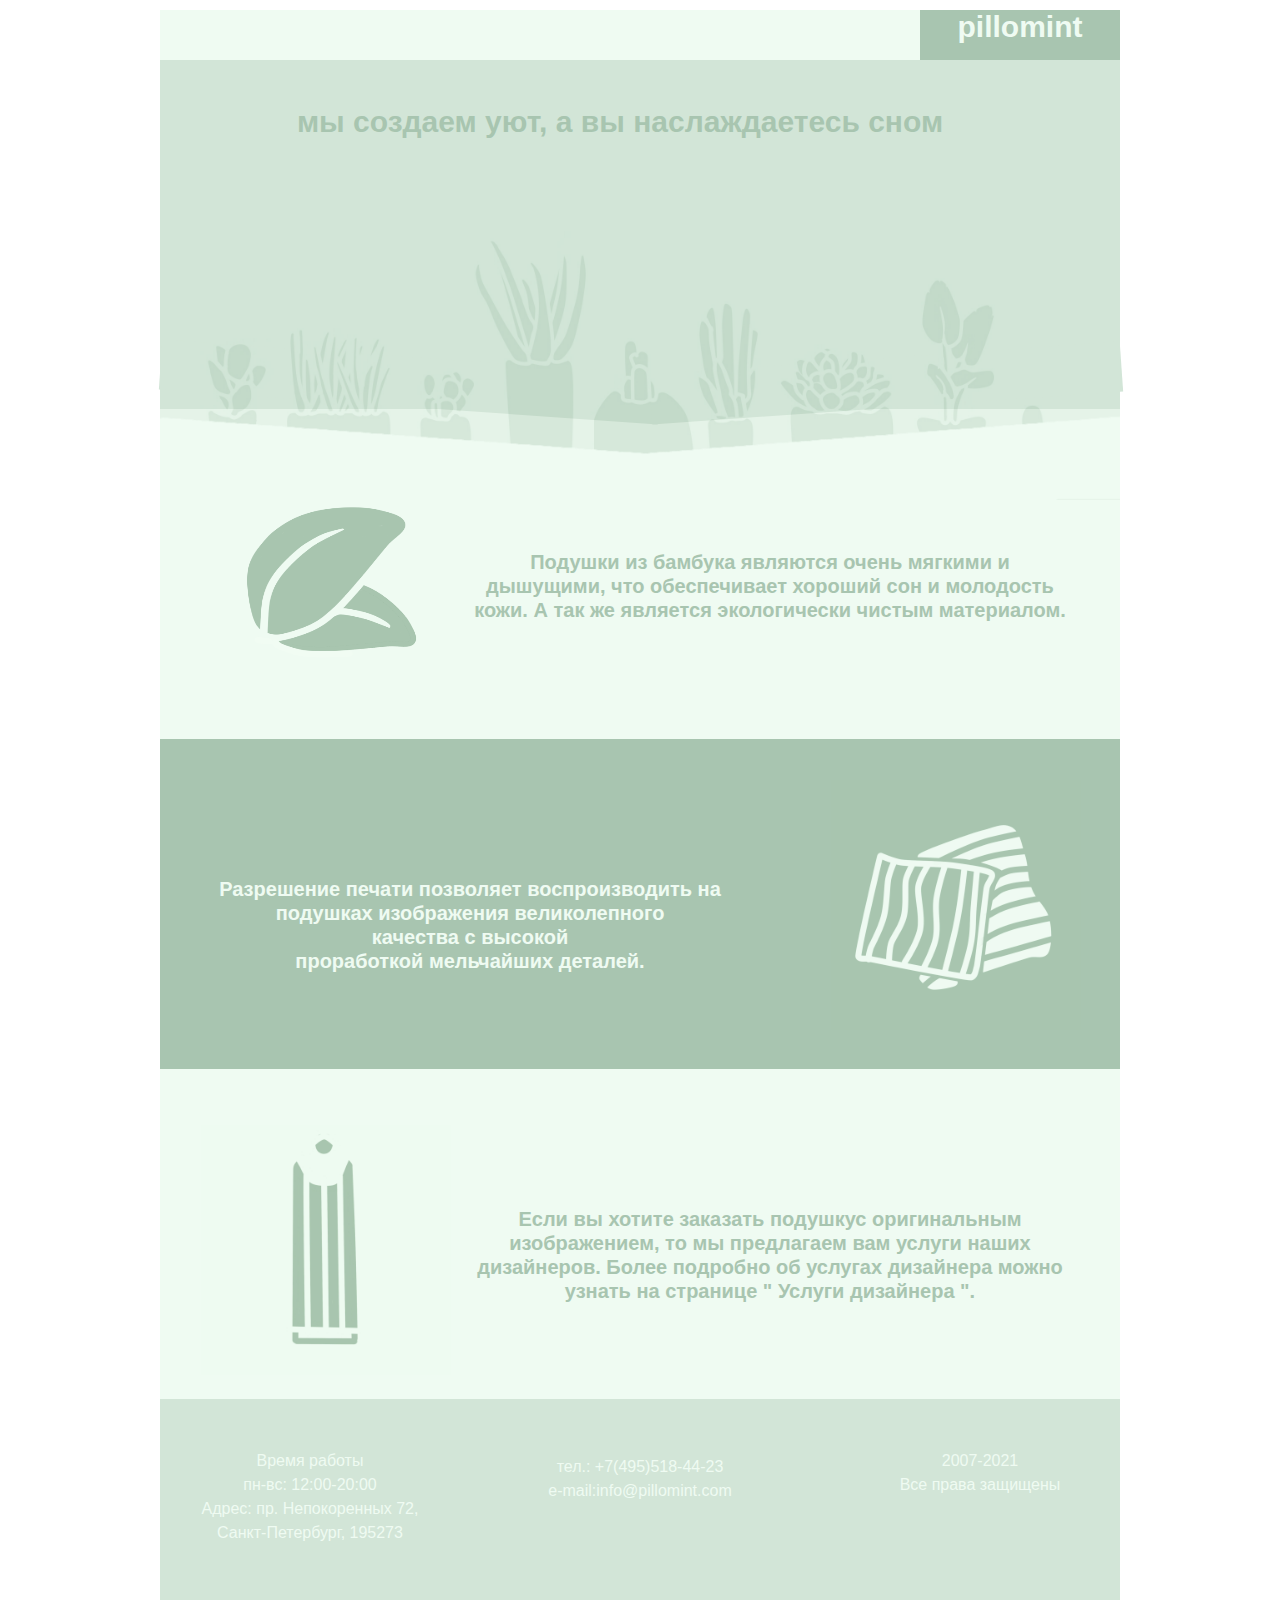
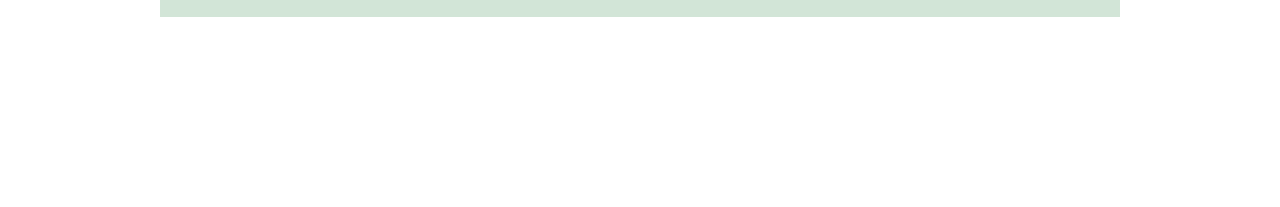
==== index.html @ 0d2b3261 "d" ====
<!DOCTYPE html>
<html lang="ru" dir="ltr">
  <head>
    <meta charset="utf-8">
    <title>pillomint</title>
  </head>
  <body>

    <p class="right"></p>
    <p class="left"></p>

          <a href="#" class="bgr"></a>
      <div class="wrap">

        <div class="block0">
          <p class="block"></p>
          <p class="name">pillomint</p>
        </div>

        <div class="shap2">
          <p class="slog">мы создаем уют, а вы наслаждаетесь сном</p>
          <img src="шапка.png" alt="уют" class="shap">

        </div>

        <div class="one">
          <p class="t1">Подушки из бамбука являются очень мягкими и</br>дышущими, что обеспечивает хороший сон и молодость</br>кожи. А так же является экологически чистым материалом.</p>
          <img src="Слой 16.png" alt="" class="info1">
        </div>

        <div class="two">
          <img src="1.jpg" alt="" class="info2">
          <p class="t2">Разрешение печати позволяет воспроизводить на</br>подушках изображения великолепного</br>качества с высокой</br>проработкой мельчайших деталей.</p>
        </div>

        <div class="tree">
          <img src="карандаш.jpg" alt="" class="info3">
          <p class="t3">Если вы хотите заказать подушкус оригинальным</br>изображением, то мы предлагаем вам услуги наших</br>дизайнеров. Более подробно об услугах дизайнера можно</br>узнать на странице <a href="pilip1.html" class="disegn">" Услуги дизайнера "</a>.</p>
        </div>
        <div class="bot">

          <p class="p1">Время работы</br>пн-вс: 12:00-20:00</br>Адрес: пр. Непокоренных 72,</br>Санкт-Петербург, 195273</p>
          <p class="p2">тел.: +7(495)518-44-23</br>e-mail:info@pillomint.com</p>
          <a href="#"><img src="vk1.jpg" alt="" class="i3"></a>
          <a href="#"><img src="inst1.jpg" alt="" class="i3"></a>

          <a href="#"><img src="вайбер1.png" alt="" class="i3"></a>
          <p class="p3">2007-2021</br>Все права защищены</p>

        </div>
        <p class="right"></p>
        <p class="left"></p>



      </div>
      <link rel="stylesheet" href="style.css">

  </body>
</html>
---- style.css ----
html, body{
  overflow-x: hidden;
}
* {
     margin: 0;
     padding: 0;
     -webkit-box-sizing: border-box;
     -moz-box-sizing: border-box;
     box-sizing: border-box;
     font: 16px/24px Arial;
   }

    p:not(.p1, .p2, .p3, .name, .slog) {
     text-align: center;
     /* font-size: 14; */
     font-family: sans-serif;
     font-weight: bolder;
     font-size: 20px;
     /* background-image: url(C:\Users\яся\Desktop\Метариалы Проекта\шапка.png); */
   }

   .wrap {
     max-width: 960px;
     margin: 0 auto;
     background: #fff;
     position: relative;
     z-index: 1;

   }

   .bgr {
     position: relative;
     display: block;
     height: 100%;
     width: 100%;
     /* margin-bottom: -480px; */
   }

   .bgr:after {
     content: ' ';
     position: absolute;
     top: 0;
     left: 0;
     bottom: 0;
     right: 0;
     opacity: 0;
     transition: opacity .2s ease-in-out;

   }

   .bgr:hover:after {
     /* opacity: .2; */
   }
  .shap {
    width: 960px;
    position: relative;
    top: 98px;
    z-index: 7;
  }
  .block {
    background-color: #effbf2;
    position: relative;
    height: 50px;
    z-index: 2;
    width: 960px;
    top: 0;

  }
  .name {
    height: 50px;
    width: 200px;
    right: 0;
    z-index: 3;
    position: relative;
    background-color: #a8c5b0;
    padding: 20px;
    text-align: center;
    padding-top: 5px;
    padding-bottom: 5px;
    top: -50px;
    float: right;
    font-family: sans-serif;
    font-weight: 600;
    font-size: 30px;
    color: #effbf2;
  }
  .slog {
    text-align: center;
    font-family: sans-serif;
    font-weight: bolder;
    font-size: 30px;
    position: relative;
    top: 50px;
    left: 80px;
    color: #a8c5b0;
    width: 100%;


  }


  .info1, .info2, .info3 {
    width: 250px;
    position: relative;

  }

  .info1 {
    top: 25px;
    left: 80px;
    height: 170px;
    width: 210px;
  }
  .info3 {
    top: 55px;
    left: 40px;
  }
  .info2 {
    top: 40px;
    left: 670px;
  }



  .one, .two, .tree {
    padding: 1px;
    height: 330px;
  }
  .one, .tree {
    background-color: #effbf2;
  }
  .two {
    background-color: #a8c5b0;
  }



  .t1, .t2, .t3  {
    position: relative;

  }
  .t2 {
    text-align: center;
    top: -120px;
    left: -170px;
    color: #effbf2;
  }
  .t1 {
    top: 140px;
    left: 130px;
    color: #a8c5b0;
  }
  .t3 {
    top: -120px;
    left: 130px;
    color: #a8c5b0;
  }



  .i1, .i2, .i3 {
    position: relative;
    width: 50px;
    left: 400px;
    top: -10px;
  }


  .bot {
    background: #d2e5d7;
  }


  .p1 {
    position: relative;
    top: 50px;
    left: -330px;
    text-align: center;
    color: #effbf2;
  }
  .p2 {
    position: relative;
    top: -40px;
    left: 0px;
    text-align: center;
    color: #effbf2;
  }
  .p3 {
    position: relative;
    top: -120px;
    left: 340px;
    text-align: center;
    color: #effbf2;
  }



  .shap2 {
    background-color: #d2e5d7;
  }



  .left {
    background-color: #d2e5d7;
    width: 472px;
    height: 50px;
    position: relative;
    top: -1309px;
    transform: rotate(-4deg);
    left: 490px;
  }
  .right {
    background-color: #d2e5d7;
    width: 500px;
    height: 50px;
    position: relative;
    top: -1260px;
    transform: rotate(4deg);
  }
  body {
    position: relative;
    top: -90px;
  }
  a:hover {
    color: green;
  }
  a {
    text-decoration: none;
    color: #a8c5b0;
    font-family: sans-serif;
    font-weight: 600;
    font-size: 20px;
  }
  .u {
    width: 960px;
    height: 990px;
    background-color: #effbf2;
    position: relative;
    top: 98px;
    z-index: 7;
  }
  .ut {
    position: relative;
    top: 200px;
    color: #a8c5b0;
    width: 70%;
    max-height: 2000px;
    text-align: center;
    left: 13%;
  }
  .utt {
    position: relative;
    top: 190px;
    font-size: 50px;
    color: #a8c5b0;

  }


@media(min-width: 0px) and (max-width: 320px){

  .slog{
    font-size: 22px;
    width: 100%;
    left: 0px;
  }
  .name {
    width: 100%;
  }
  .shap {
    visibility: hidden;
    height: 130px;
  }
  .info1, .info2, .info3 {
    height: 90px;
    width: 93px;
    top: -200px;
    left: 35%;
  }
  .info2 {
    top: 10%;
  }
  .info3 {
    top: 10%;
  }
  .one, .two, .tree {
    height: 400px;
  }
  .left, .right{
    visibility: hidden;
  }
  .t1, .t2, .t3{
    font-size: 14px;
    font-weight:100;
    padding-left: 9px;
    padding-right: 9px;
    left: 0px;
    top: 10%;
  }
  .t1{
    top: 40%;
  }
  .p1, .p2, .p3{
    left: 0px;
  }
  .p2{
    top: 140px;
  }
  .p3{
    top: 190px;
  }
  .bot{
    height: 500px;
  }
  .i1, .i2, .i3 {
    width: 35px;
    left: 30%;
    top: 60%;
  }

  .u {
    height: 1350px;
  }
  .ut {
    width: 90vw;
    padding-left: 9px;
    padding-right: 9px;
    font-weight: normal;
    left: 0px;
    /* padding-bottom: 60px; */
  }
  .utt {
    width: 50vw;
    left: 50px;
    top: 12%;
  }

}

@media(min-width: 321px) and (max-width: 480px){
  .u {
    height: 1350px;
  }
  .ut {
    width: 90vw;
    padding-left: 9px;
    padding-right: 9px;
    font-weight: normal;
    left: 0px;
    /* padding-bottom: 60px; */
  }
  .utt {
    width: 25%;
    left: 50px;
    top: 12%;
  }

  .slog{
    font-size: 22px;
    width: 100%;
    left: 0px;

  }
  .name {
    width: 100%;
  }
  .shap {
    visibility: hidden;
    height: 130px;
  }
  .info1, .info2, .info3 {
    height: 90px;
    width: 93px;
    top: -120px;
    left: 35%;
  }
  .info2 {
    top: 10%;
  }
  .info3 {
    top: 10%;
  }
  .one, .two, .tree {
    height: 400px;
  }
  .left, .right{
    visibility: hidden;
  }
  .t1, .t2, .t3{
    font-size: 14px;
    font-weight:100;
    padding-left: 9px;
    padding-right: 9px;
    left: 0px;
    top: 10%;
  }
  .t1{
    top: 40%;
  }
  .p1, .p2, .p3{
    left: 0px;
  }
  .p2{
    top: 140px;
  }
  .p3{
    top: 190px;
  }
  .bot{
    height: 500px;
  }
  .i1, .i2, .i3 {
    width: 35px;
    left: 35%;
    top: 60%;
  }

}
@media(min-width: 481px) and (max-width: 768px){
  .u {
    height: 1350px;
  }
  .ut {
    width: 90vw;
    padding-left: 9px;
    padding-right: 9px;
    font-weight: normal;
    left: 0px;
    /* padding-bottom: 60px; */
  }
  .utt {
    width: 50vw;
    left: 15%;
    top: 12%;
  }
  .slog{
    font-size: 22px;
    width: 100%;
    left: 0px;

  }
  .name {
    width: 100%;
  }
  .shap {
    visibility: hidden;
    height: 130px;
  }
  .info1, .info2, .info3 {
    height: 90px;
    width: 93px;
    top: -15%;
    left: 40%;
  }
  .info2 {
    top: 10%;
  }
  .info3 {
    top: 10%;
  }
  .one, .two, .tree {
    height: 400px;
  }
  .left, .right{
    visibility: hidden;
  }
  .t1, .t2, .t3{
    font-size: 14px;
    font-weight:100;
    padding-left: 9px;
    padding-right: 9px;
    left: 0px;
    top: 10%;
  }
  .t1{
    top: 40%;
  }
  .p1, .p2, .p3{
    left: 0px;
  }
  .p2{
    top: 140px;
  }
  .p3{
    top: 190px;
  }
  .bot{
    height: 500px;
  }
  .i1, .i2, .i3 {
    width: 35px;
    left: 43%;
    top: 60%;
  }

}

@media(min-width: 769px) and (max-width: 992px){

  .info1, .info2, .info3 {
    /* height: 290px;
  width: 293px; */}
  .info1{
  height: 150px;
  width: 153px;
  }
  .info2{
  height: 220px;
  width: 223px;
  }
  .info3{
  height: 170px;
  width: 173px;
  top: 20%;
  }
  .t3{
    top: -20%;
  }
  .ut {


  }


}
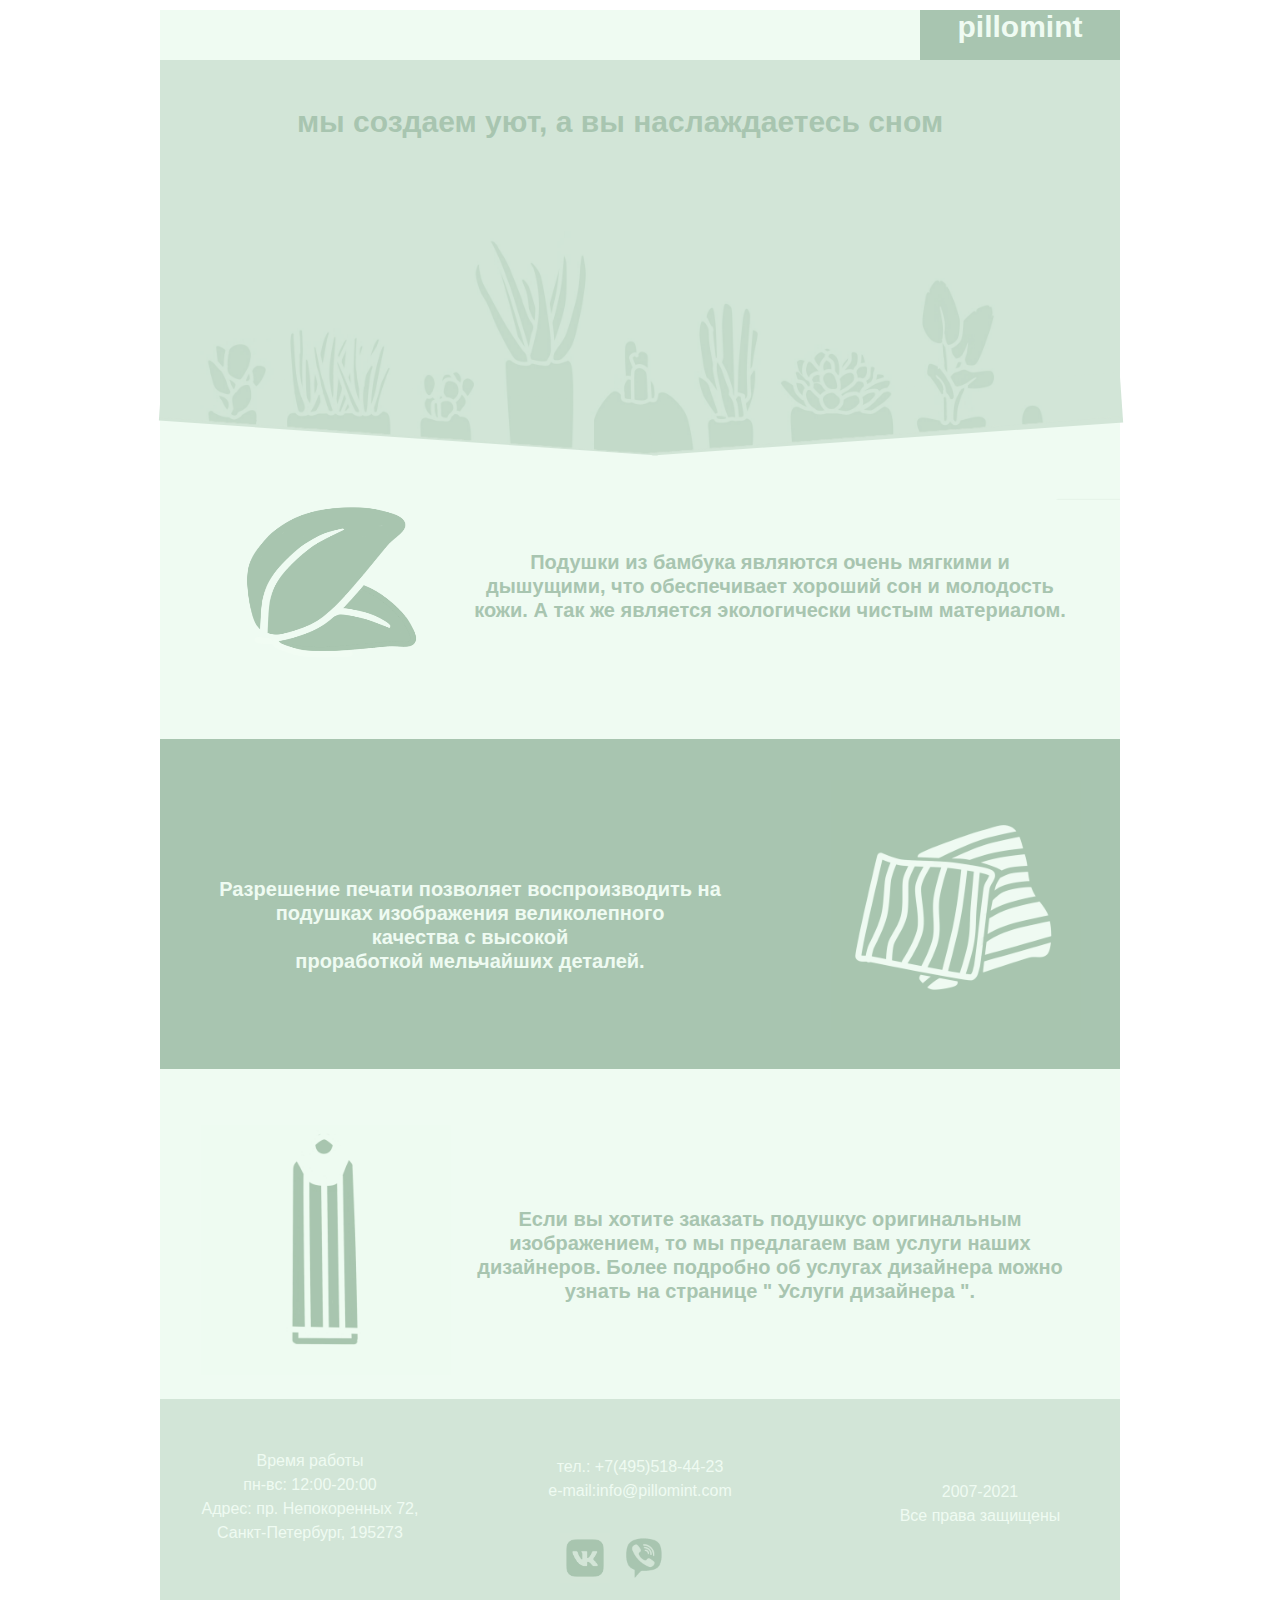
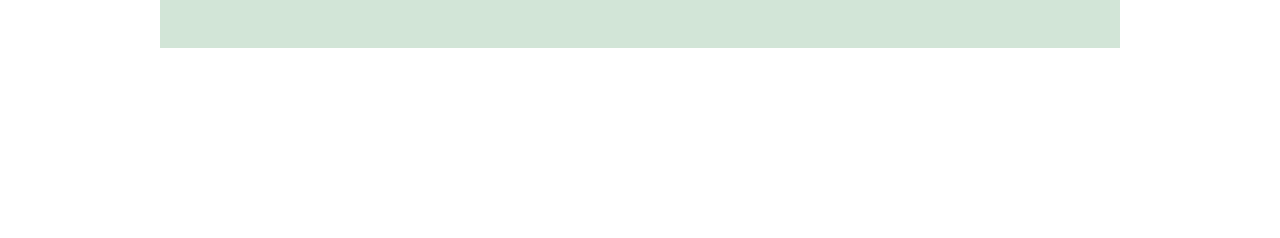
==== commit 304a641b: "C" ====
--- a/index.html
+++ b/index.html
@@ -1,6 +1,7 @@
 <!DOCTYPE html>
 <html lang="ru" dir="ltr">
   <head>
+    <link rel="icon" href="icon.ico">
     <meta charset="utf-8">
     <title>pillomint</title>
   </head>
--- a/style.css
+++ b/style.css
@@ -198,6 +198,26 @@
   .shap2 {
     background-color: #d2e5d7;
   }
+  .left1 {
+    background-color: #effbf2;
+    width: 472px;
+    height: 150px;
+    position: relative;
+    top: -1359px;
+    transform: rotate(-4deg);
+    left: 490px;
+    z-index: 8;
+  }
+  .right1 {
+    background-color: #effbf2;
+    width: 520px;
+    height: 150px;
+    position: relative;
+    top: -1208px;
+    transform: rotate(4deg);
+    z-index: 8;
+  }
+
 
 
 
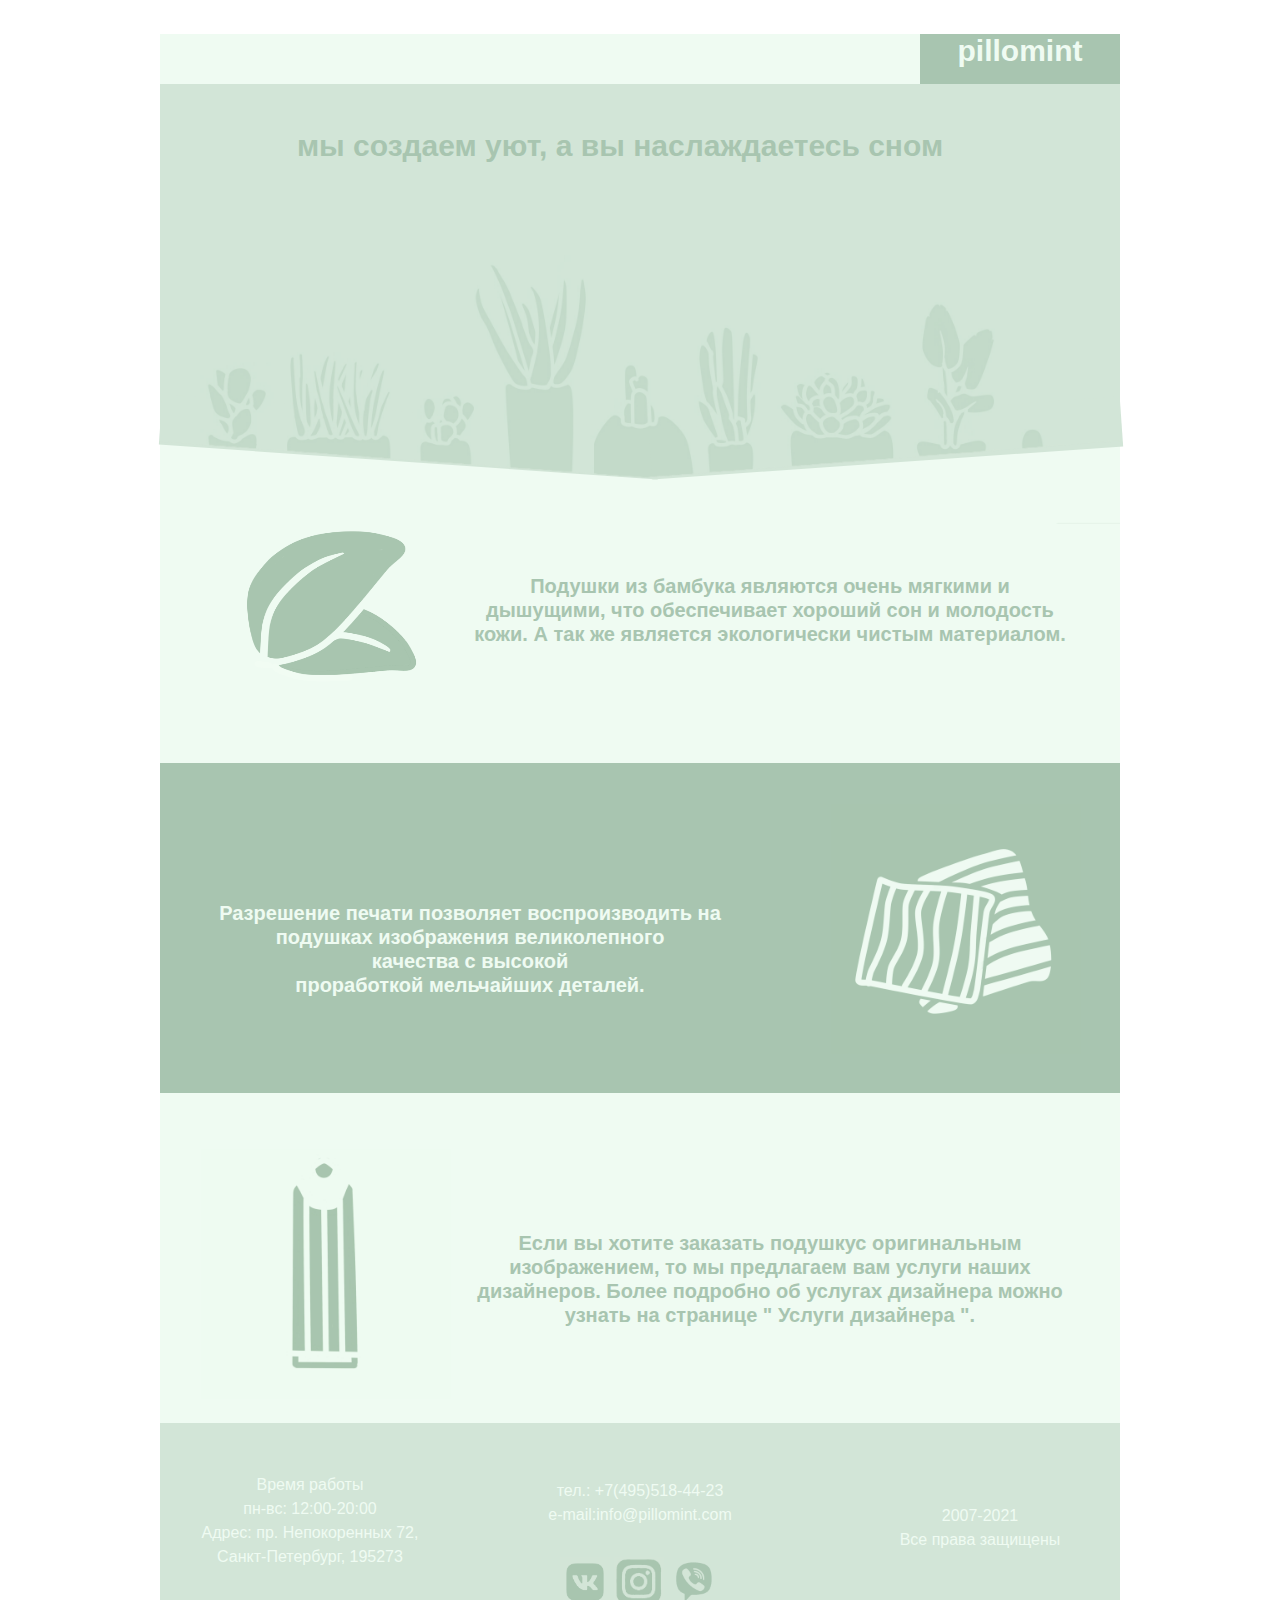
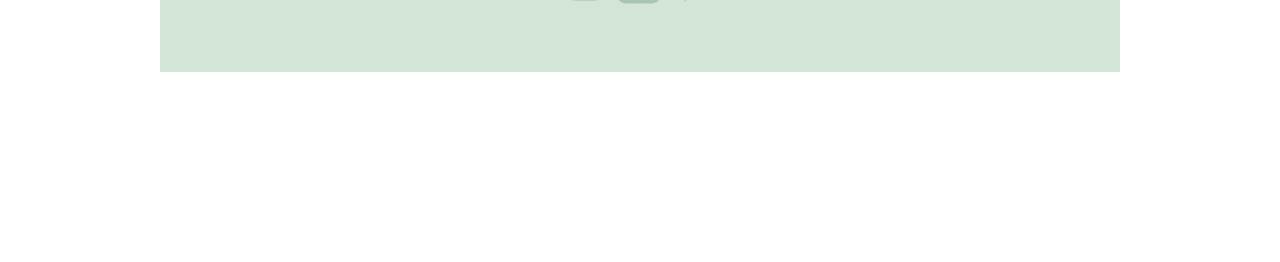
==== commit 58694ae1: "das" ====
--- a/index.html
+++ b/index.html
@@ -2,7 +2,7 @@
 <html lang="ru" dir="ltr">
   <head>
     <link rel="icon" href="icon.ico">
-    <meta charset="utf-8">
+    <meta charset="utf-8" name="viewport" content="width=device-width, initial-scale=1">>
     <title>pillomint</title>
   </head>
   <body>
@@ -36,7 +36,7 @@
 
         <div class="tree">
           <img src="карандаш.jpg" alt="" class="info3">
-          <p class="t3">Если вы хотите заказать подушкус оригинальным</br>изображением, то мы предлагаем вам услуги наших</br>дизайнеров. Более подробно об услугах дизайнера можно</br>узнать на странице <a href="pilip1.html" class="disegn">" Услуги дизайнера "</a>.</p>
+          <p class="t3">Если вы хотите заказать подушкус оригинальным</br>изображением, то мы предлагаем вам услуги наших</br>дизайнеров. Более подробно об услугах дизайнера можно</br>узнать на странице <a href="2/index.html" class="disegn">" Услуги дизайнера "</a>.</p>
         </div>
         <div class="bot">
 
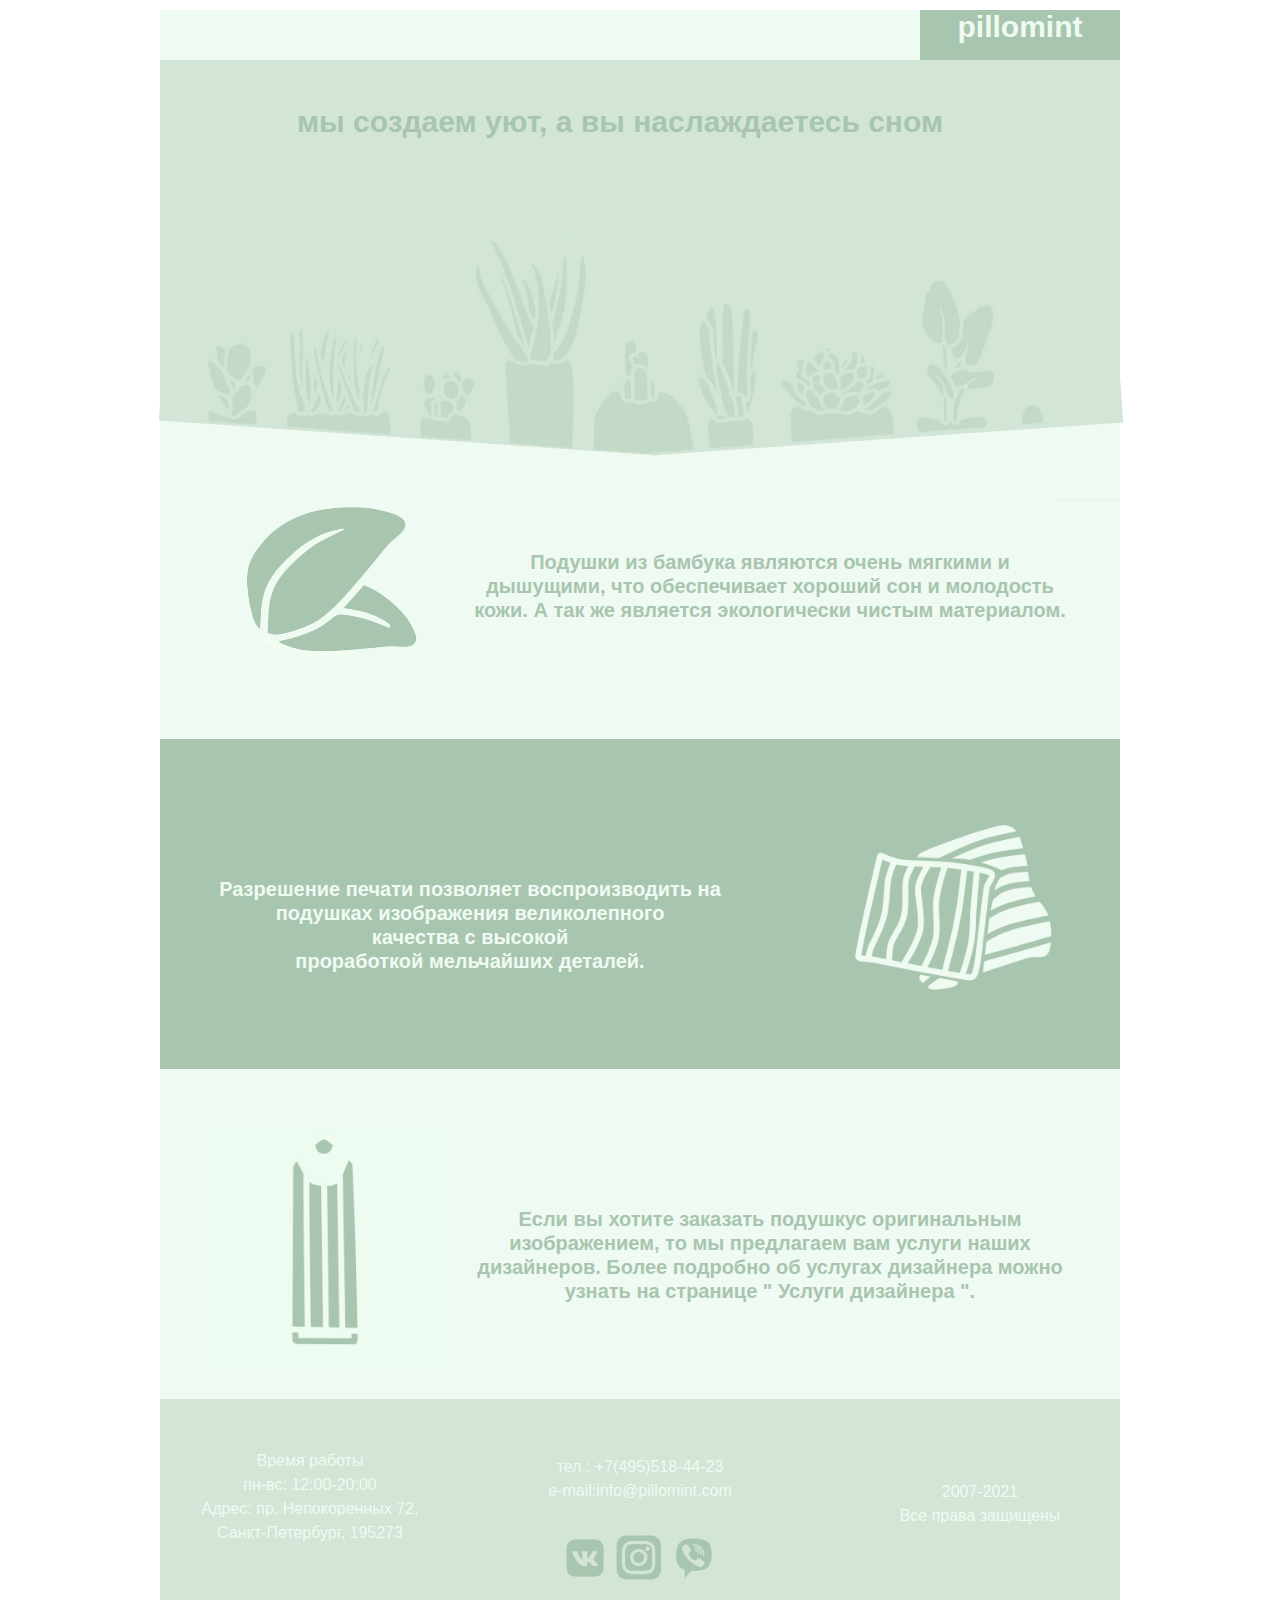
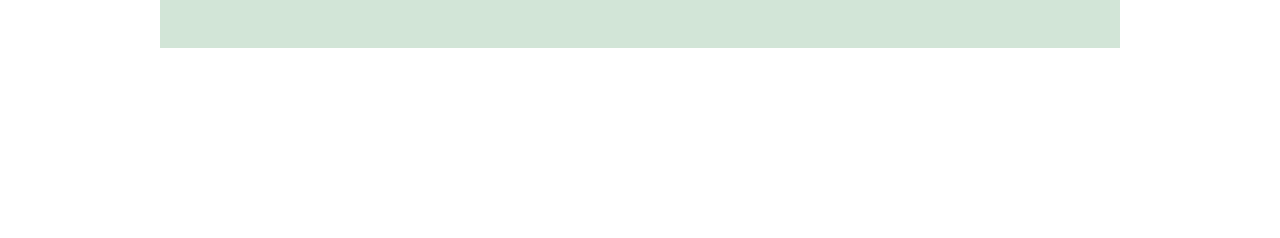
==== commit 3b5a37c1: "см" ====
--- a/index.html
+++ b/index.html
@@ -2,7 +2,11 @@
 <html lang="ru" dir="ltr">
   <head>
     <link rel="icon" href="icon.ico">
-    <meta charset="utf-8" name="viewport" content="width=device-width, initial-scale=1">>
+    <meta charset="utf-8" >
+    <meta name='viewport' content='width=device-width,initial-scale=1'/>
+      <meta content='true' name='HandheldFriendly'/>
+      <meta content='width' name='MobileOptimized'/>
+      <meta content='yes' name='apple-mobile-web-app-capable'/>
     <title>pillomint</title>
   </head>
   <body>
